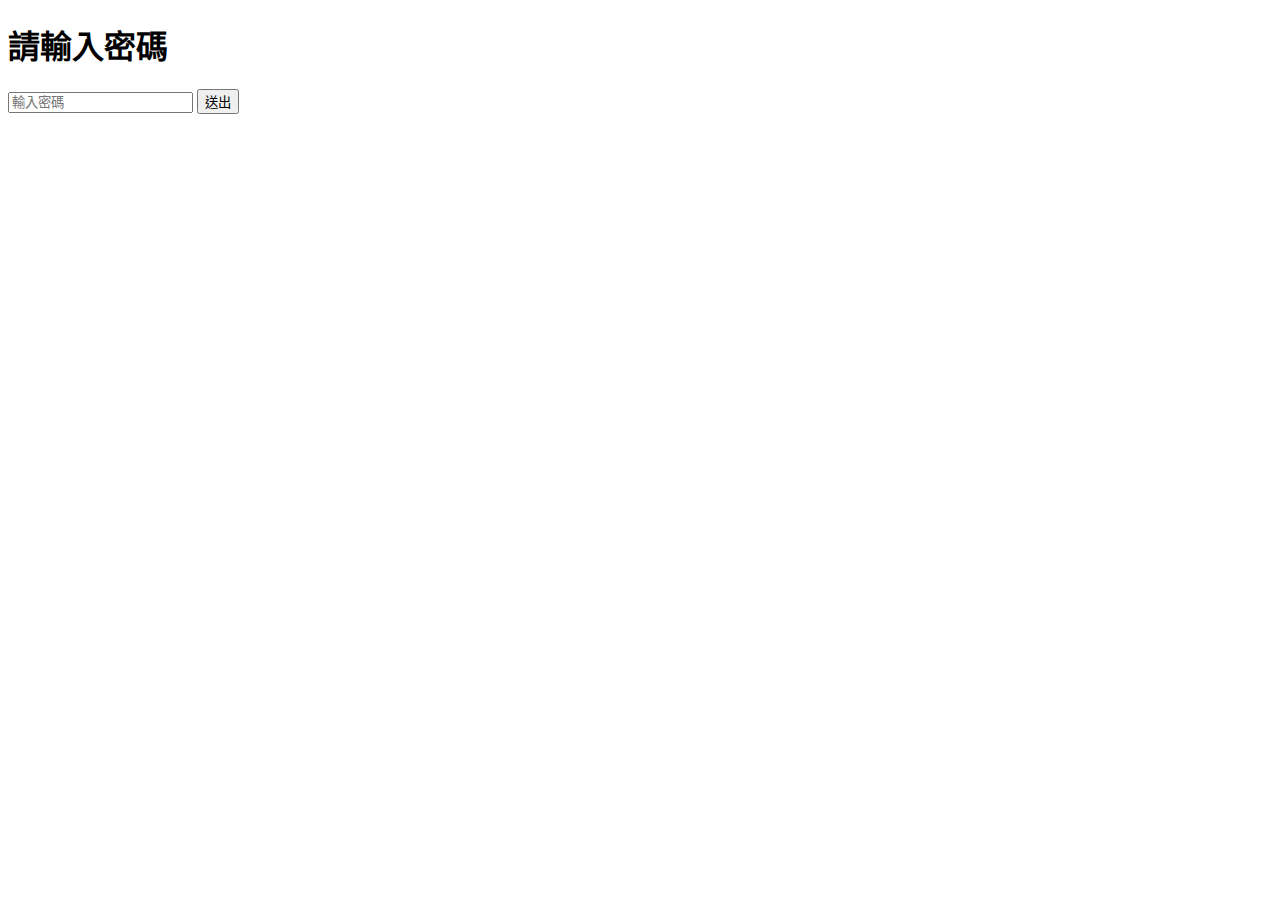
==== index.html @ 1388bbe0 "Create index.html" ====
<!DOCTYPE html>
<html lang="zh-TW">
<head>
    <meta charset="UTF-8">
    <meta name="viewport" content="width=device-width, initial-scale=1.0">
    <title>驗證輸入後跳轉</title>
    <link rel="stylesheet" href="style.css">
</head>
<body>
    <div class="container">
        <h1>請輸入密碼</h1>
        <input type="text" id="userInput" placeholder="輸入密碼">
        <button onclick="checkInput()">送出</button>
        <p id="message"></p>
    </div>

    <script src="script.js"></script>
</body>
</html>
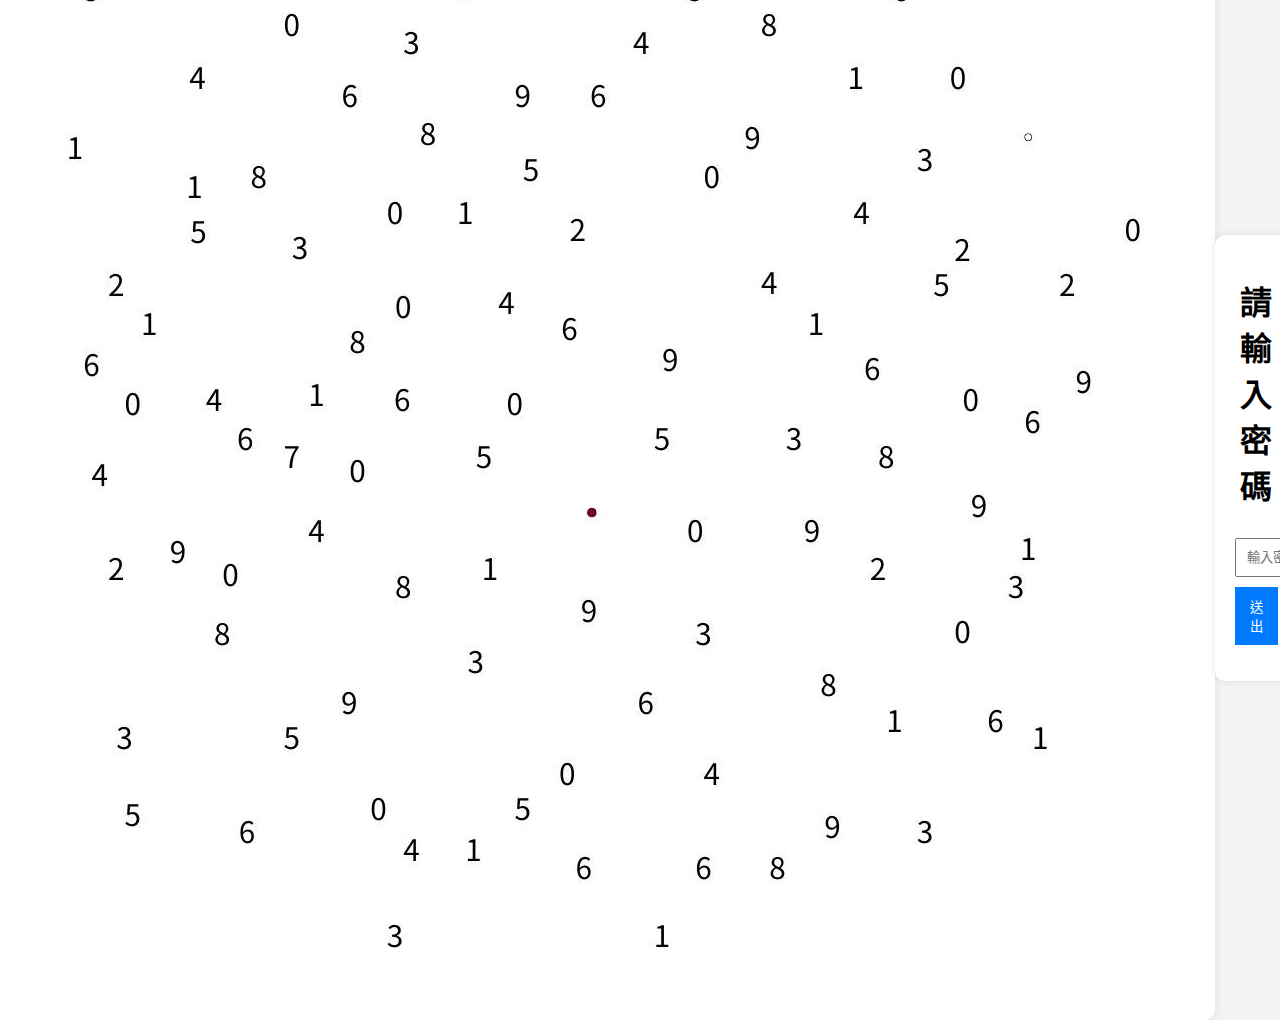
==== commit 1e66e6a4: "Update index.html" ====
--- a/index.html
+++ b/index.html
@@ -3,10 +3,13 @@
 <head>
     <meta charset="UTF-8">
     <meta name="viewport" content="width=device-width, initial-scale=1.0">
-    <title>驗證輸入後跳轉</title>
+    <title>第一題</title>
     <link rel="stylesheet" href="style.css">
 </head>
 <body>
+    <div class="container">
+        <img src="TheFirstPage.jpg" alt="some hint">
+    </div>
     <div class="container">
         <h1>請輸入密碼</h1>
         <input type="text" id="userInput" placeholder="輸入密碼">
--- a/style.css
+++ b/style.css
@@ -0,0 +1,42 @@
+body {
+    font-family: Arial, sans-serif;
+    display: flex;
+    justify-content: center;
+    align-items: center;
+    height: 100vh;
+    background-color: #f4f4f4;
+}
+
+.container {
+    text-align: center;
+    background: white;
+    padding: 20px;
+    border-radius: 10px;
+    box-shadow: 0 0 10px rgba(0, 0, 0, 0.1);
+}
+
+input {
+    padding: 10px;
+    margin: 10px 0;
+    width: 80%;
+}
+
+button {
+    padding: 10px 15px;
+    background-color: #007BFF;
+    color: white;
+    border: none;
+    cursor: pointer;
+}
+textarea {
+    width: 80%;
+    height: 100px;
+    padding: 10px;
+    font-size: 16px;
+    resize: none; /* 禁止縮放 */
+    margin-bottom: 10px;
+}
+
+button:hover {
+    background-color: #0056b3;
+}
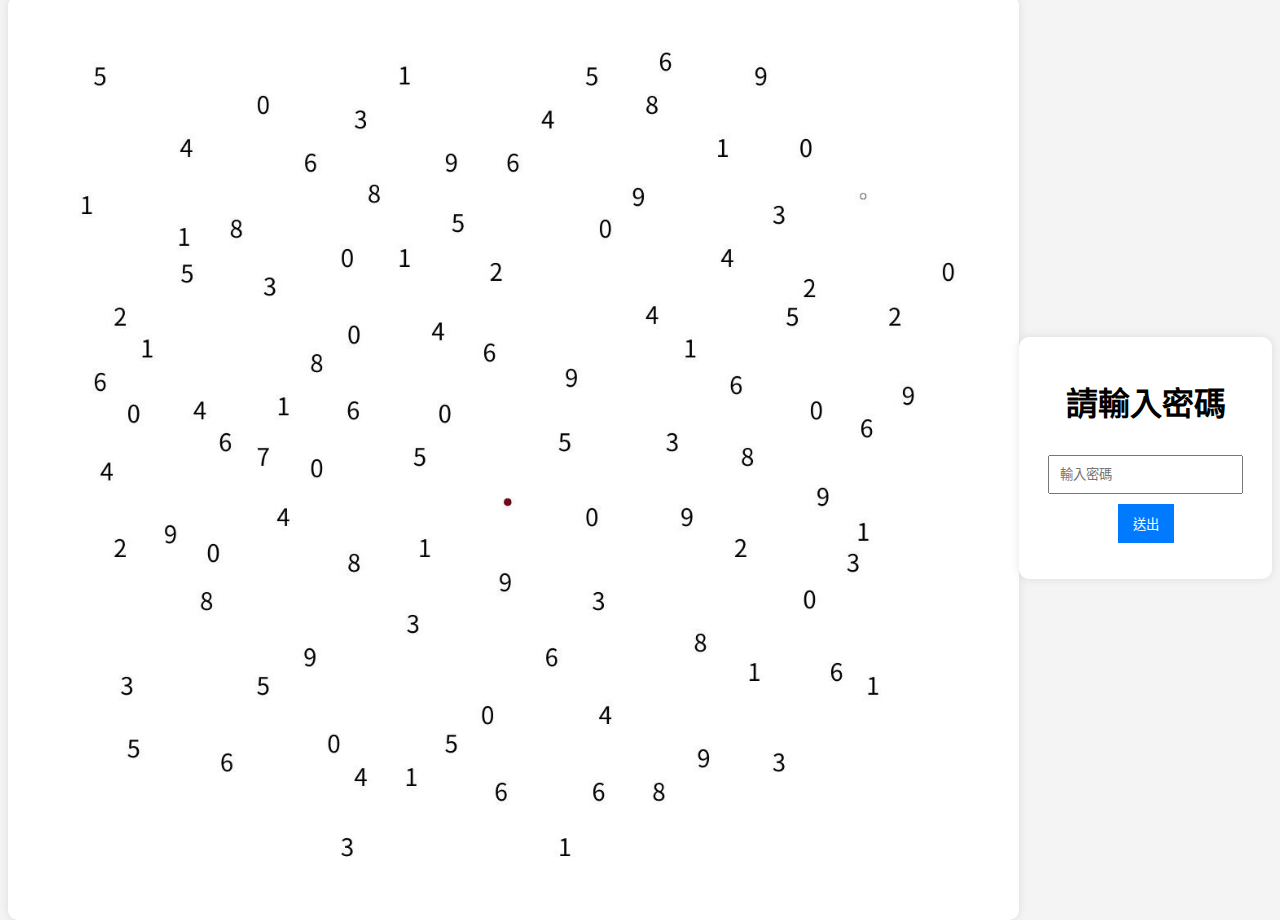
==== commit 5e4174c4: "Update index.html" ====
--- a/index.html
+++ b/index.html
@@ -7,8 +7,8 @@
     <link rel="stylesheet" href="style.css">
 </head>
 <body>
-    <div class="container">
-        <img src="TheFirstPage.jpg" alt="some hint">
+    <div class="container", >
+        <img src="TheFirstPage.jpg" alt="some hint" style="width:100%;">
     </div>
     <div class="container">
         <h1>請輸入密碼</h1>
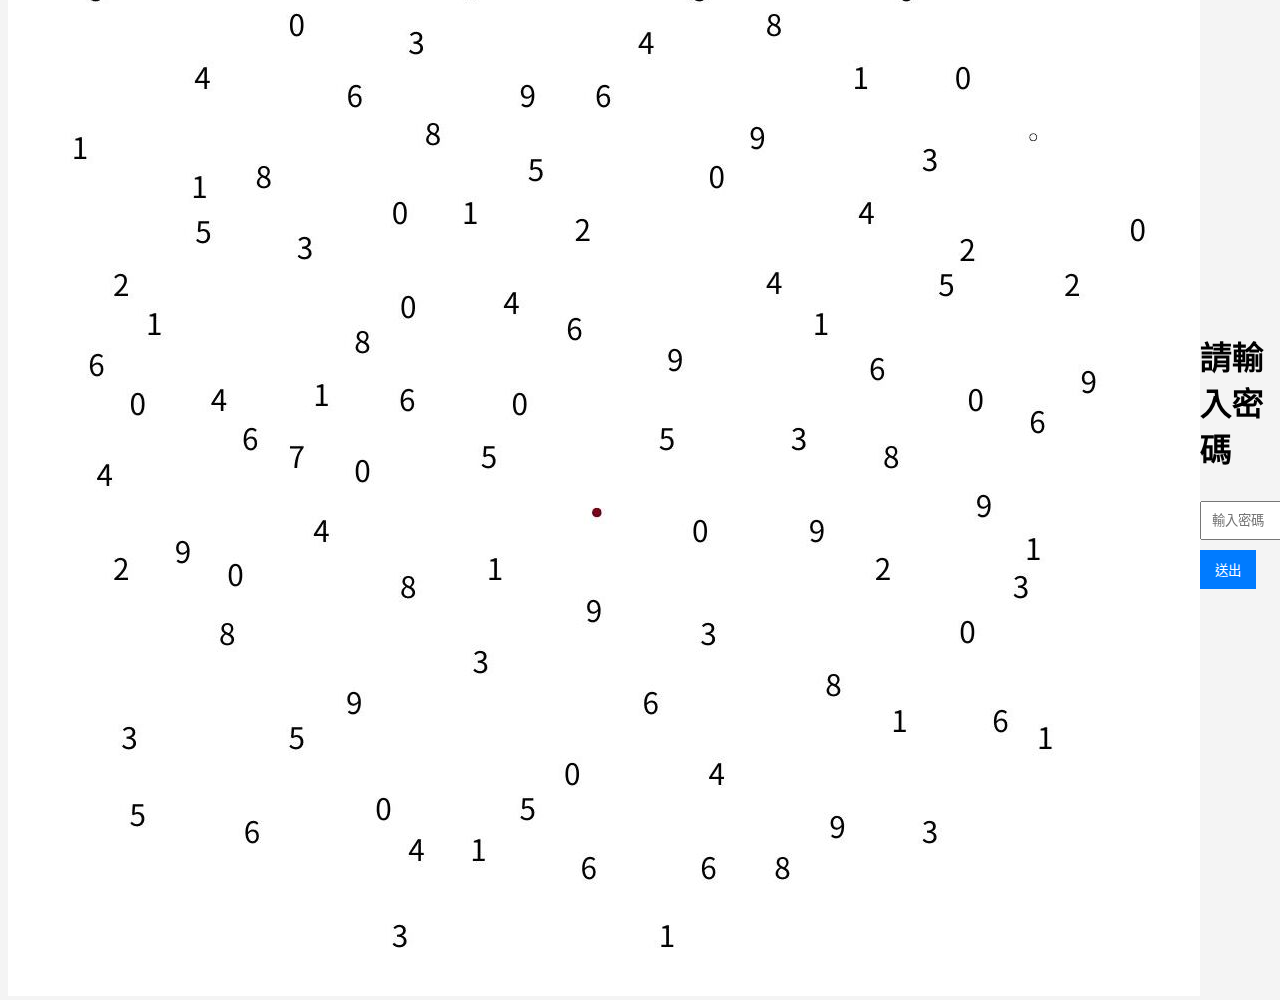
==== commit dcbd830c: "Update index.html" ====
--- a/index.html
+++ b/index.html
@@ -7,10 +7,10 @@
     <link rel="stylesheet" href="style.css">
 </head>
 <body>
-    <div class="container", >
-        <img src="TheFirstPage.jpg" alt="some hint" style="width:100%;">
+    <div class="image_container", >
+        <img src="TheFirstPage.jpg" alt="some hint">
     </div>
-    <div class="container">
+    <div class="input_container">
         <h1>請輸入密碼</h1>
         <input type="text" id="userInput" placeholder="輸入密碼">
         <button onclick="checkInput()">送出</button>
--- a/style.css
+++ b/style.css
@@ -5,6 +5,19 @@
     align-items: center;
     height: 100vh;
     background-color: #f4f4f4;
+}
+
+.image-container img {
+    width: 100%;  /* 讓圖片填滿容器 */
+    height: auto; /* 保持原比例 */
+    max-height: 80vh; /* 限制最大高度，確保不超出視窗 */
+    display: block;
+    margin: 0 auto;
+}
+
+.input-container {
+    margin-top: 30px; /* 增加與圖片的距離 */
+    text-align: center; /* 置中對齊 */
 }
 
 .container {
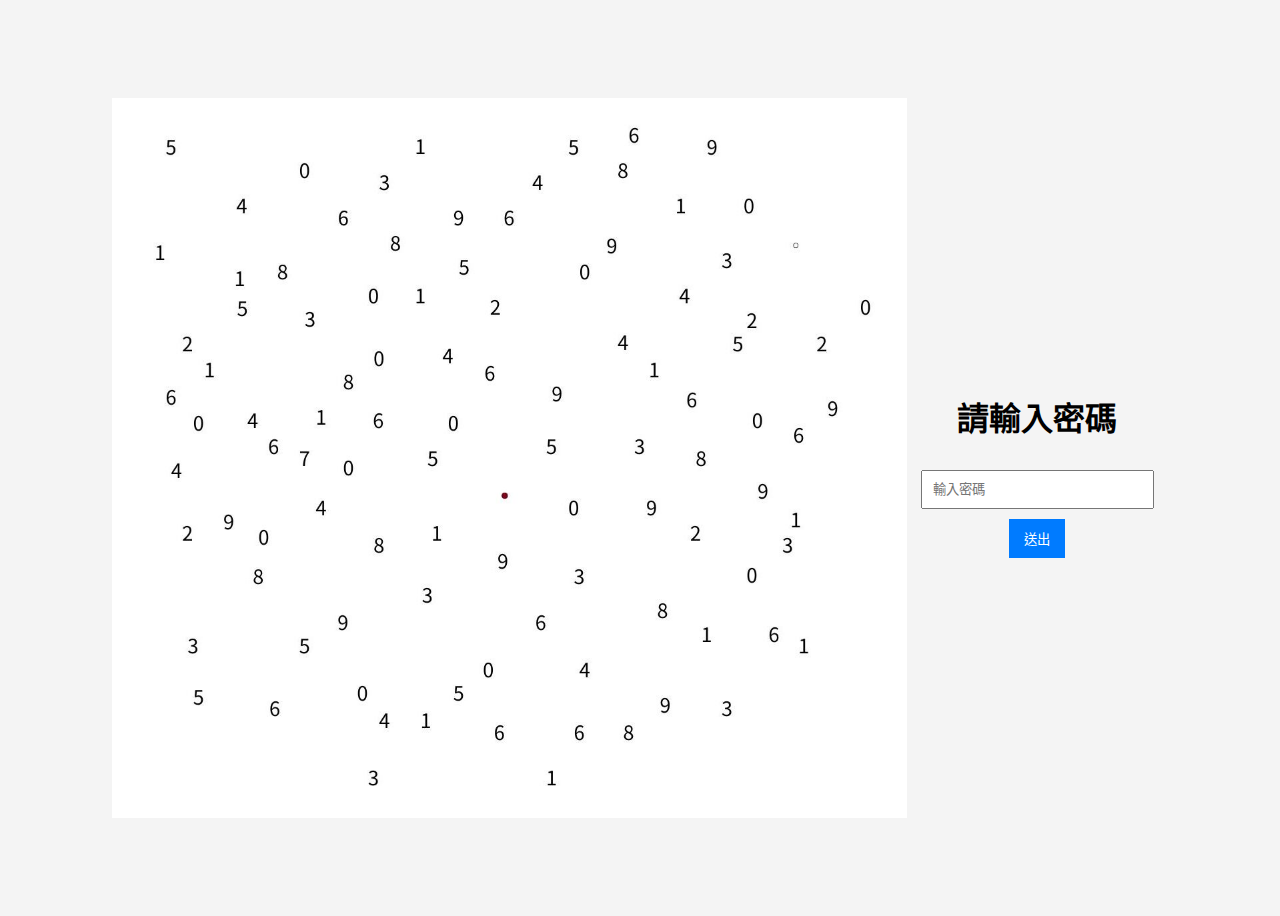
==== commit a8dcc163: "Update index.html" ====
--- a/index.html
+++ b/index.html
@@ -7,10 +7,10 @@
     <link rel="stylesheet" href="style.css">
 </head>
 <body>
-    <div class="image_container", >
+    <div class="image-container", >
         <img src="TheFirstPage.jpg" alt="some hint">
     </div>
-    <div class="input_container">
+    <div class="input-container">
         <h1>請輸入密碼</h1>
         <input type="text" id="userInput" placeholder="輸入密碼">
         <button onclick="checkInput()">送出</button>
